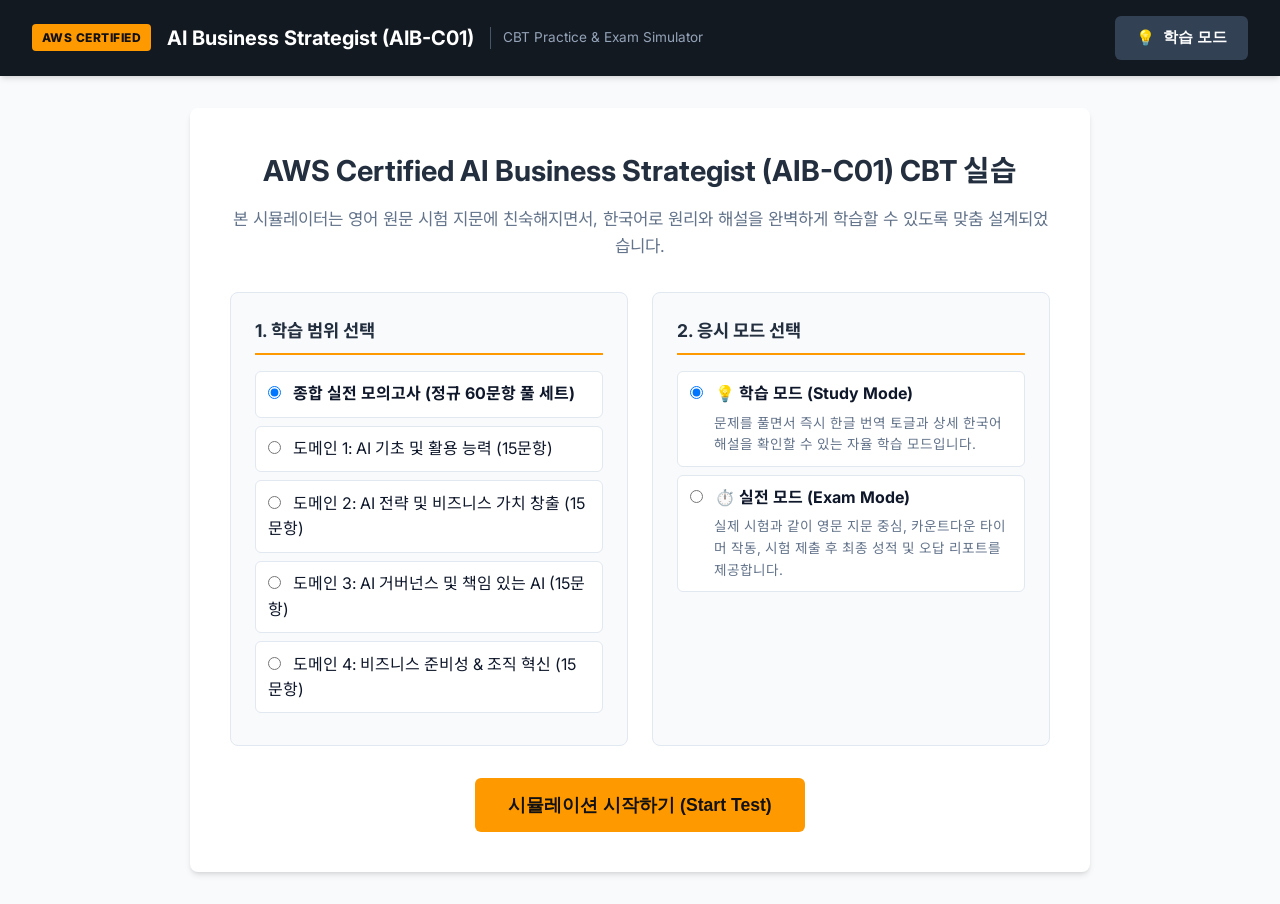
==== cbt-app/index.html @ 876fa56f "feat: AWS AI Business Strategist (AIB-C01) study portal & CBT simulator" ====
<!DOCTYPE html>
<html lang="ko">
<head>
  <meta charset="UTF-8">
  <meta name="viewport" content="width=device-width, initial-scale=1.0">
  <title>AWS Certified AI Business Strategist (AIB-C01) CBT Simulator</title>
  <link rel="stylesheet" href="style.css">
  <link rel="preconnect" href="https://fonts.googleapis.com">
  <link rel="preconnect" href="https://fonts.gstatic.com" crossorigin>
  <link href="https://fonts.googleapis.com/css2?family=Inter:wght@400;500;600;700&family=Noto+Sans+KR:wght@400;500;700&display=swap" rel="stylesheet">
</head>
<body>
  <!-- 최상단 글로벌 헤더 -->
  <header class="app-header">
    <div class="logo-area">
      <span class="aws-badge">AWS CERTIFIED</span>
      <h1 class="exam-title">AI Business Strategist (AIB-C01)</h1>
      <span class="sub-title">CBT Practice & Exam Simulator</span>
    </div>
    <div class="header-controls">
      <div id="timer-box" class="timer-box hidden">
        <span class="timer-icon">⏱️</span>
        <span id="time-display">00:00</span>
      </div>
      <button id="mode-toggle-btn" class="btn btn-secondary">
        <span id="mode-icon">💡</span>
        <span id="mode-label">학습 모드</span>
      </button>
    </div>
  </header>

  <div class="main-container">
    <!-- 시작 대시보드 화면 -->
    <section id="start-screen" class="view-panel active">
      <div class="welcome-card">
        <h2>AWS Certified AI Business Strategist (AIB-C01) CBT 실습</h2>
        <p class="welcome-desc">
          본 시뮬레이터는 영어 원문 시험 지문에 친숙해지면서, 한국어로 원리와 해설을 완벽하게 학습할 수 있도록 맞춤 설계되었습니다.
        </p>

        <div class="mode-selection-grid">
          <div class="card selection-card">
            <h3>1. 학습 범위 선택</h3>
            <div class="select-group">
              <label><input type="radio" name="examSet" value="mock1" checked> <strong>종합 실전 모의고사 (정규 60문항 풀 세트)</strong></label>
              <label><input type="radio" name="examSet" value="domain1"> 도메인 1: AI 기초 및 활용 능력 (15문항)</label>
              <label><input type="radio" name="examSet" value="domain2"> 도메인 2: AI 전략 및 비즈니스 가치 창출 (15문항)</label>
              <label><input type="radio" name="examSet" value="domain3"> 도메인 3: AI 거버넌스 및 책임 있는 AI (15문항)</label>
              <label><input type="radio" name="examSet" value="domain4"> 도메인 4: 비즈니스 준비성 & 조직 혁신 (15문항)</label>
            </div>
          </div>

          <div class="card selection-card">
            <h3>2. 응시 모드 선택</h3>
            <div class="select-group">
              <label>
                <input type="radio" name="examMode" value="study" checked>
                <strong>💡 학습 모드 (Study Mode)</strong>
                <p class="mode-desc">문제를 풀면서 즉시 한글 번역 토글과 상세 한국어 해설을 확인할 수 있는 자율 학습 모드입니다.</p>
              </label>
              <label>
                <input type="radio" name="examMode" value="exam">
                <strong>⏱️ 실전 모드 (Exam Mode)</strong>
                <p class="mode-desc">실제 시험과 같이 영문 지문 중심, 카운트다운 타이머 작동, 시험 제출 후 최종 성적 및 오답 리포트를 제공합니다.</p>
              </label>
            </div>
          </div>
        </div>

        <div class="action-center">
          <button id="start-exam-btn" class="btn btn-primary btn-large">시뮬레이션 시작하기 (Start Test)</button>
        </div>
      </div>
    </section>

    <!-- 시험 진행 화면 -->
    <section id="exam-screen" class="view-panel">
      <div class="exam-layout">
        <!-- 왼쪽: 문제 메인 영역 -->
        <main class="question-main">
          <div class="question-header-bar">
            <div class="q-meta">
              <span id="q-counter" class="badge badge-primary">Question 1 of 20</span>
              <span id="q-domain" class="badge badge-secondary">Domain 1</span>
            </div>
            <div class="q-actions">
              <button id="toggle-flag-btn" class="btn btn-outline btn-sm">
                <span class="flag-icon">🚩</span> <span id="flag-text">나중에 검토 (Flag)</span>
              </button>
              <button id="toggle-trans-btn" class="btn btn-secondary btn-sm">
                <span>🌐 한국어 번역 보기</span>
              </button>
            </div>
          </div>

          <!-- 문제 지문 -->
          <div class="question-box">
            <div id="q-text-en" class="question-text-en"></div>
            <div id="q-text-kr" class="question-text-kr hidden"></div>
          </div>

          <!-- 선지 목록 -->
          <div class="options-container" id="options-container">
            <!-- 동적 생성 -->
          </div>

          <!-- 학습 모드용 즉시 정답 및 해설 박스 -->
          <div id="study-feedback" class="feedback-card hidden">
            <div class="feedback-header">
              <span id="feedback-badge" class="badge">정답</span>
              <span id="feedback-title" class="feedback-title"></span>
            </div>
            <div class="feedback-body">
              <div class="key-concept-row">
                <strong>핵심 개념:</strong> <span id="feedback-concept" class="concept-chip"></span>
              </div>
              <div id="feedback-explanation" class="feedback-explanation"></div>
            </div>
          </div>

          <!-- 하단 네비게이션 버튼 -->
          <div class="exam-footer">
            <button id="prev-btn" class="btn btn-outline">◀ 이전 문제</button>
            <div class="center-buttons">
              <button id="check-answer-btn" class="btn btn-info hidden">정답 확인</button>
            </div>
            <button id="next-btn" class="btn btn-outline">다음 문제 ▶</button>
            <button id="submit-exam-btn" class="btn btn-primary">시험 제출 (Submit) ✔</button>
          </div>
        </main>

        <!-- 오른쪽: 문제 네비게이션 팔레트 -->
        <aside class="exam-sidebar">
          <div class="sidebar-card">
            <h3>문항 네비게이션</h3>
            <div class="palette-legend">
              <span class="legend-item"><span class="dot answered"></span> 완료</span>
              <span class="legend-item"><span class="dot flagged"></span> 검토(Flag)</span>
              <span class="legend-item"><span class="dot current"></span> 현재</span>
            </div>
            <div id="question-palette" class="question-palette-grid">
              <!-- 문항 버튼들 동적 생성 -->
            </div>
            <div class="sidebar-summary">
              <div>총 문항: <strong id="summary-total">20</strong></div>
              <div>응답 완료: <strong id="summary-answered">0</strong></div>
              <div>미응답: <strong id="summary-unanswered">20</strong></div>
              <div>검토 표시: <strong id="summary-flagged">0</strong></div>
            </div>
          </div>
        </aside>
      </div>
    </section>

    <!-- 시험 결과 화면 -->
    <section id="result-screen" class="view-panel">
      <div class="result-card">
        <div class="result-header">
          <div id="pass-fail-badge" class="score-badge pass">PASSED</div>
          <h2>시험 완료 리포트 (Exam Performance Report)</h2>
          <p id="result-meta" class="result-meta"></p>
        </div>

        <div class="score-summary-grid">
          <div class="score-stat-box">
            <span class="stat-label">환산 점수 (Scaled Score)</span>
            <span id="scaled-score" class="stat-value">850 / 1000</span>
            <span class="stat-sub">기준 점수: 700점 이상 합격</span>
          </div>
          <div class="score-stat-box">
            <span class="stat-label">정답률 (Accuracy)</span>
            <span id="accuracy-percent" class="stat-value">85%</span>
            <span id="correct-count-text" class="stat-sub">17 / 20 정답</span>
          </div>
          <div class="score-stat-box">
            <span class="stat-label">소요 시간</span>
            <span id="time-spent-text" class="stat-value">14분 20초</span>
            <span class="stat-sub">평균 문항당 약 43초</span>
          </div>
        </div>

        <!-- 도메인별 성적 분석 -->
        <div class="domain-analysis">
          <h3>도메인별 성취도 분석 (Domain Breakdown)</h3>
          <div id="domain-breakdown-list" class="domain-list">
            <!-- 동적 생성 -->
          </div>
        </div>

        <!-- 액션 버튼 -->
        <div class="result-actions">
          <button id="review-all-btn" class="btn btn-outline">전체 문제 및 해설 리뷰</button>
          <button id="review-wrong-btn" class="btn btn-warning">틀린 문제만 오답노트 복습</button>
          <button id="restart-btn" class="btn btn-primary">새 모의고사 시작하기</button>
        </div>
      </div>
    </section>
  </div>

  <script src="questions-data.js"></script>
  <script src="app.js"></script>
</body>
</html>
---- cbt-app/style.css ----
:root {
  --aws-navy: #131921;
  --aws-dark-blue: #232f3e;
  --aws-orange: #ff9900;
  --aws-orange-hover: #ec8b00;
  --aws-light-bg: #f8fafc;
  --aws-card-bg: #ffffff;
  --aws-border: #e2e8f0;
  --aws-text-main: #0f172a;
  --aws-text-muted: #64748b;
  --success: #10b981;
  --warning: #f59e0b;
  --danger: #ef4444;
  --info: #3b82f6;
  --radius: 8px;
  --shadow: 0 4px 6px -1px rgb(0 0 0 / 0.1), 0 2px 4px -2px rgb(0 0 0 / 0.1);
  --shadow-lg: 0 10px 15px -3px rgb(0 0 0 / 0.1), 0 4px 6px -4px rgb(0 0 0 / 0.1);
}

* {
  box-sizing: border-box;
  margin: 0;
  padding: 0;
}

body {
  font-family: 'Inter', 'Noto Sans KR', -apple-system, BlinkMacSystemFont, sans-serif;
  background-color: var(--aws-light-bg);
  color: var(--aws-text-main);
  line-height: 1.6;
}

/* 글로벌 헤더 */
.app-header {
  background-color: var(--aws-navy);
  color: white;
  padding: 1rem 2rem;
  display: flex;
  justify-content: space-between;
  align-items: center;
  box-shadow: var(--shadow);
}

.logo-area {
  display: flex;
  align-items: center;
  gap: 1rem;
}

.aws-badge {
  background-color: var(--aws-orange);
  color: #111;
  font-weight: 800;
  font-size: 0.75rem;
  padding: 0.25rem 0.6rem;
  border-radius: 4px;
  letter-spacing: 0.5px;
}

.exam-title {
  font-size: 1.25rem;
  font-weight: 700;
}

.sub-title {
  color: #94a3b8;
  font-size: 0.85rem;
  border-left: 1px solid #475569;
  padding-left: 0.75rem;
}

.header-controls {
  display: flex;
  align-items: center;
  gap: 1rem;
}

.timer-box {
  background-color: rgba(255, 255, 255, 0.1);
  padding: 0.5rem 1rem;
  border-radius: 6px;
  font-weight: 700;
  font-size: 1.1rem;
  color: #38bdf8;
  display: flex;
  align-items: center;
  gap: 0.5rem;
  border: 1px solid rgba(56, 189, 248, 0.3);
}

.timer-box.warning {
  color: #f87171;
  border-color: #ef4444;
  animation: pulse 1s infinite alternate;
}

@keyframes pulse {
  from { opacity: 0.7; }
  to { opacity: 1; }
}

/* 레이아웃 & 패널 */
.main-container {
  max-width: 1400px;
  margin: 1.5rem auto;
  padding: 0 1.5rem;
}

.view-panel {
  display: none;
}

.view-panel.active {
  display: block;
}

/* 시작 화면 */
.welcome-card {
  background: white;
  border-radius: var(--radius);
  box-shadow: var(--shadow);
  padding: 2.5rem;
  text-align: center;
  max-width: 900px;
  margin: 2rem auto;
}

.welcome-card h2 {
  font-size: 1.8rem;
  color: var(--aws-dark-blue);
  margin-bottom: 0.75rem;
}

.welcome-desc {
  color: var(--aws-text-muted);
  font-size: 1.05rem;
  margin-bottom: 2rem;
}

.mode-selection-grid {
  display: grid;
  grid-template-columns: 1fr 1fr;
  gap: 1.5rem;
  text-align: left;
  margin-bottom: 2rem;
}

.selection-card {
  background: #f8fafc;
  border: 1px solid var(--aws-border);
  border-radius: var(--radius);
  padding: 1.5rem;
}

.selection-card h3 {
  font-size: 1.1rem;
  color: var(--aws-dark-blue);
  margin-bottom: 1rem;
  border-bottom: 2px solid var(--aws-orange);
  padding-bottom: 0.5rem;
}

.select-group label {
  display: block;
  padding: 0.6rem 0.75rem;
  margin-bottom: 0.5rem;
  background: white;
  border: 1px solid var(--aws-border);
  border-radius: 6px;
  cursor: pointer;
  transition: all 0.2s;
}

.select-group label:hover {
  border-color: var(--aws-orange);
}

.select-group input[type="radio"] {
  margin-right: 0.5rem;
}

.mode-desc {
  font-size: 0.85rem;
  color: var(--aws-text-muted);
  margin-top: 0.35rem;
  margin-left: 1.5rem;
}

.action-center {
  margin-top: 2rem;
}

/* 시험 진행 화면 레이아웃 */
.exam-layout {
  display: grid;
  grid-template-columns: 1fr 340px;
  gap: 1.5rem;
}

.question-main {
  background: white;
  border-radius: var(--radius);
  box-shadow: var(--shadow);
  padding: 2rem;
  display: flex;
  flex-direction: column;
}

.question-header-bar {
  display: flex;
  justify-content: space-between;
  align-items: center;
  border-bottom: 1px solid var(--aws-border);
  padding-bottom: 1rem;
  margin-bottom: 1.5rem;
}

.q-meta {
  display: flex;
  gap: 0.5rem;
}

.badge {
  display: inline-block;
  font-size: 0.8rem;
  font-weight: 600;
  padding: 0.3rem 0.6rem;
  border-radius: 4px;
}

.badge-primary {
  background-color: var(--aws-dark-blue);
  color: white;
}

.badge-secondary {
  background-color: #e2e8f0;
  color: #334155;
}

.question-box {
  background: #f8fafc;
  border: 1px solid var(--aws-border);
  border-radius: var(--radius);
  padding: 1.5rem;
  margin-bottom: 1.5rem;
}

.question-text-en {
  font-size: 1.15rem;
  font-weight: 600;
  color: #0f172a;
  line-height: 1.7;
}

.question-text-kr {
  margin-top: 1rem;
  padding-top: 1rem;
  border-top: 1px dashed #cbd5e1;
  font-size: 1.05rem;
  color: #1e293b;
  background-color: #f1f5f9;
  padding: 1rem;
  border-radius: 6px;
  line-height: 1.6;
}

/* 옵션(선지) */
.options-container {
  display: flex;
  flex-direction: column;
  gap: 0.75rem;
  margin-bottom: 1.5rem;
}

.option-item {
  display: flex;
  align-items: flex-start;
  padding: 1rem 1.25rem;
  border: 1.5px solid var(--aws-border);
  border-radius: var(--radius);
  cursor: pointer;
  transition: all 0.2s;
  background-color: white;
}

.option-item:hover {
  border-color: #cbd5e1;
  background-color: #f8fafc;
}

.option-item.selected {
  border-color: var(--aws-orange);
  background-color: #fffaf0;
}

.option-item.correct {
  border-color: var(--success);
  background-color: #ecfdf5;
}

.option-item.incorrect {
  border-color: var(--danger);
  background-color: #fef2f2;
}

.option-control {
  margin-top: 0.3rem;
  margin-right: 1rem;
}

.option-content {
  flex: 1;
}

.option-key {
  font-weight: 700;
  margin-right: 0.3rem;
  color: var(--aws-dark-blue);
}

.option-en {
  font-size: 1rem;
  color: #1e293b;
  margin-bottom: 0.25rem;
}

.option-kr {
  font-size: 0.92rem;
  color: #475569;
}

/* 학습 모드 해설 피드백 카드 */
.feedback-card {
  background-color: #f8fafc;
  border-left: 4px solid var(--info);
  border-radius: var(--radius);
  padding: 1.25rem;
  margin-bottom: 1.5rem;
  box-shadow: 0 1px 3px rgba(0,0,0,0.05);
}

.feedback-card.correct-feedback {
  border-left-color: var(--success);
  background-color: #f0fdf4;
}

.feedback-card.wrong-feedback {
  border-left-color: var(--danger);
  background-color: #fef2f2;
}

.feedback-header {
  display: flex;
  align-items: center;
  gap: 0.75rem;
  margin-bottom: 0.75rem;
}

.concept-chip {
  background-color: #e0f2fe;
  color: #0369a1;
  padding: 0.2rem 0.5rem;
  border-radius: 4px;
  font-size: 0.85rem;
  font-weight: 600;
}

.feedback-explanation {
  white-space: pre-line;
  font-size: 0.95rem;
  color: #334155;
  line-height: 1.6;
}

/* 하단 버튼 바 */
.exam-footer {
  display: flex;
  justify-content: space-between;
  align-items: center;
  margin-top: auto;
  padding-top: 1.5rem;
  border-top: 1px solid var(--aws-border);
}

/* 사이드바 */
.exam-sidebar .sidebar-card {
  background: white;
  border-radius: var(--radius);
  box-shadow: var(--shadow);
  padding: 1.5rem;
}

.sidebar-card h3 {
  font-size: 1.1rem;
  margin-bottom: 1rem;
  color: var(--aws-dark-blue);
}

.palette-legend {
  display: flex;
  gap: 0.75rem;
  font-size: 0.8rem;
  color: var(--aws-text-muted);
  margin-bottom: 1rem;
}

.legend-item {
  display: flex;
  align-items: center;
  gap: 0.3rem;
}

.dot {
  width: 10px;
  height: 10px;
  border-radius: 50%;
  display: inline-block;
}

.dot.answered { background-color: var(--success); }
.dot.flagged { background-color: var(--warning); }
.dot.current { background-color: var(--info); }

.question-palette-grid {
  display: grid;
  grid-template-columns: repeat(5, 1fr);
  gap: 0.5rem;
  margin-bottom: 1.5rem;
}

.palette-btn {
  height: 42px;
  border: 1px solid var(--aws-border);
  background: white;
  border-radius: 6px;
  font-weight: 600;
  font-size: 0.9rem;
  cursor: pointer;
  position: relative;
  transition: all 0.2s;
}

.palette-btn:hover {
  background: #f1f5f9;
}

.palette-btn.current {
  border: 2px solid var(--info);
  color: var(--info);
  font-weight: 700;
}

.palette-btn.answered {
  background-color: #ecfdf5;
  border-color: var(--success);
  color: #065f46;
}

.palette-btn.flagged::after {
  content: "🚩";
  position: absolute;
  top: -4px;
  right: -2px;
  font-size: 0.7rem;
}

.sidebar-summary {
  font-size: 0.88rem;
  color: #475569;
  border-top: 1px solid var(--aws-border);
  padding-top: 1rem;
  display: grid;
  grid-template-columns: 1fr 1fr;
  gap: 0.5rem;
}

/* 결과 화면 */
.result-card {
  background: white;
  border-radius: var(--radius);
  box-shadow: var(--shadow-lg);
  padding: 2.5rem;
  max-width: 960px;
  margin: 1.5rem auto;
}

.result-header {
  text-align: center;
  margin-bottom: 2rem;
}

.score-badge {
  display: inline-block;
  font-size: 1.5rem;
  font-weight: 800;
  padding: 0.5rem 2rem;
  border-radius: 30px;
  margin-bottom: 1rem;
}

.score-badge.pass {
  background-color: #dcfce7;
  color: #15803d;
  border: 2px solid #86efac;
}

.score-badge.fail {
  background-color: #fee2e2;
  color: #b91c1c;
  border: 2px solid #fca5a5;
}

.score-summary-grid {
  display: grid;
  grid-template-columns: repeat(3, 1fr);
  gap: 1.5rem;
  margin-bottom: 2rem;
}

.score-stat-box {
  background: #f8fafc;
  border: 1px solid var(--aws-border);
  border-radius: var(--radius);
  padding: 1.5rem;
  text-align: center;
}

.stat-label {
  display: block;
  font-size: 0.9rem;
  color: var(--aws-text-muted);
  margin-bottom: 0.5rem;
}

.stat-value {
  display: block;
  font-size: 2rem;
  font-weight: 800;
  color: var(--aws-dark-blue);
}

.stat-sub {
  font-size: 0.8rem;
  color: #64748b;
}

.domain-analysis {
  margin-bottom: 2rem;
}

.domain-analysis h3 {
  font-size: 1.15rem;
  margin-bottom: 1rem;
  color: var(--aws-dark-blue);
}

.domain-item {
  margin-bottom: 1rem;
  background: #f8fafc;
  padding: 1rem;
  border-radius: 6px;
  border: 1px solid var(--aws-border);
}

.domain-item-header {
  display: flex;
  justify-content: space-between;
  margin-bottom: 0.5rem;
  font-size: 0.95rem;
  font-weight: 600;
}

.progress-bar-bg {
  height: 10px;
  background: #e2e8f0;
  border-radius: 5px;
  overflow: hidden;
}

.progress-bar-fill {
  height: 100%;
  background: var(--aws-orange);
  transition: width 0.4s ease;
}

.progress-bar-fill.high { background: var(--success); }
.progress-bar-fill.medium { background: var(--warning); }
.progress-bar-fill.low { background: var(--danger); }

.result-actions {
  display: flex;
  justify-content: center;
  gap: 1rem;
  margin-top: 2rem;
}

/* 공통 버튼 */
.btn {
  display: inline-flex;
  align-items: center;
  justify-content: center;
  gap: 0.5rem;
  padding: 0.65rem 1.25rem;
  border-radius: 6px;
  font-size: 0.95rem;
  font-weight: 600;
  cursor: pointer;
  border: 1px solid transparent;
  transition: all 0.2s;
}

.btn-primary {
  background-color: var(--aws-orange);
  color: #111;
}

.btn-primary:hover {
  background-color: var(--aws-orange-hover);
}

.btn-secondary {
  background-color: #334155;
  color: white;
}

.btn-secondary:hover {
  background-color: #1e293b;
}

.btn-outline {
  background-color: white;
  border-color: var(--aws-border);
  color: #334155;
}

.btn-outline:hover {
  background-color: #f1f5f9;
}

.btn-warning {
  background-color: #fef3c7;
  color: #92400e;
  border-color: #fde68a;
}

.btn-warning:hover {
  background-color: #fde68a;
}

.btn-info {
  background-color: #dbeafe;
  color: #1d4ed8;
  border-color: #bfdbfe;
}

.btn-large {
  padding: 0.85rem 2rem;
  font-size: 1.1rem;
}

.btn-sm {
  padding: 0.4rem 0.75rem;
  font-size: 0.85rem;
}

.hidden {
  display: none !important;
}

/* 반응형 */
@media (max-width: 1024px) {
  .exam-layout {
    grid-template-columns: 1fr;
  }
  .mode-selection-grid,
  .score-summary-grid {
    grid-template-columns: 1fr;
  }
}
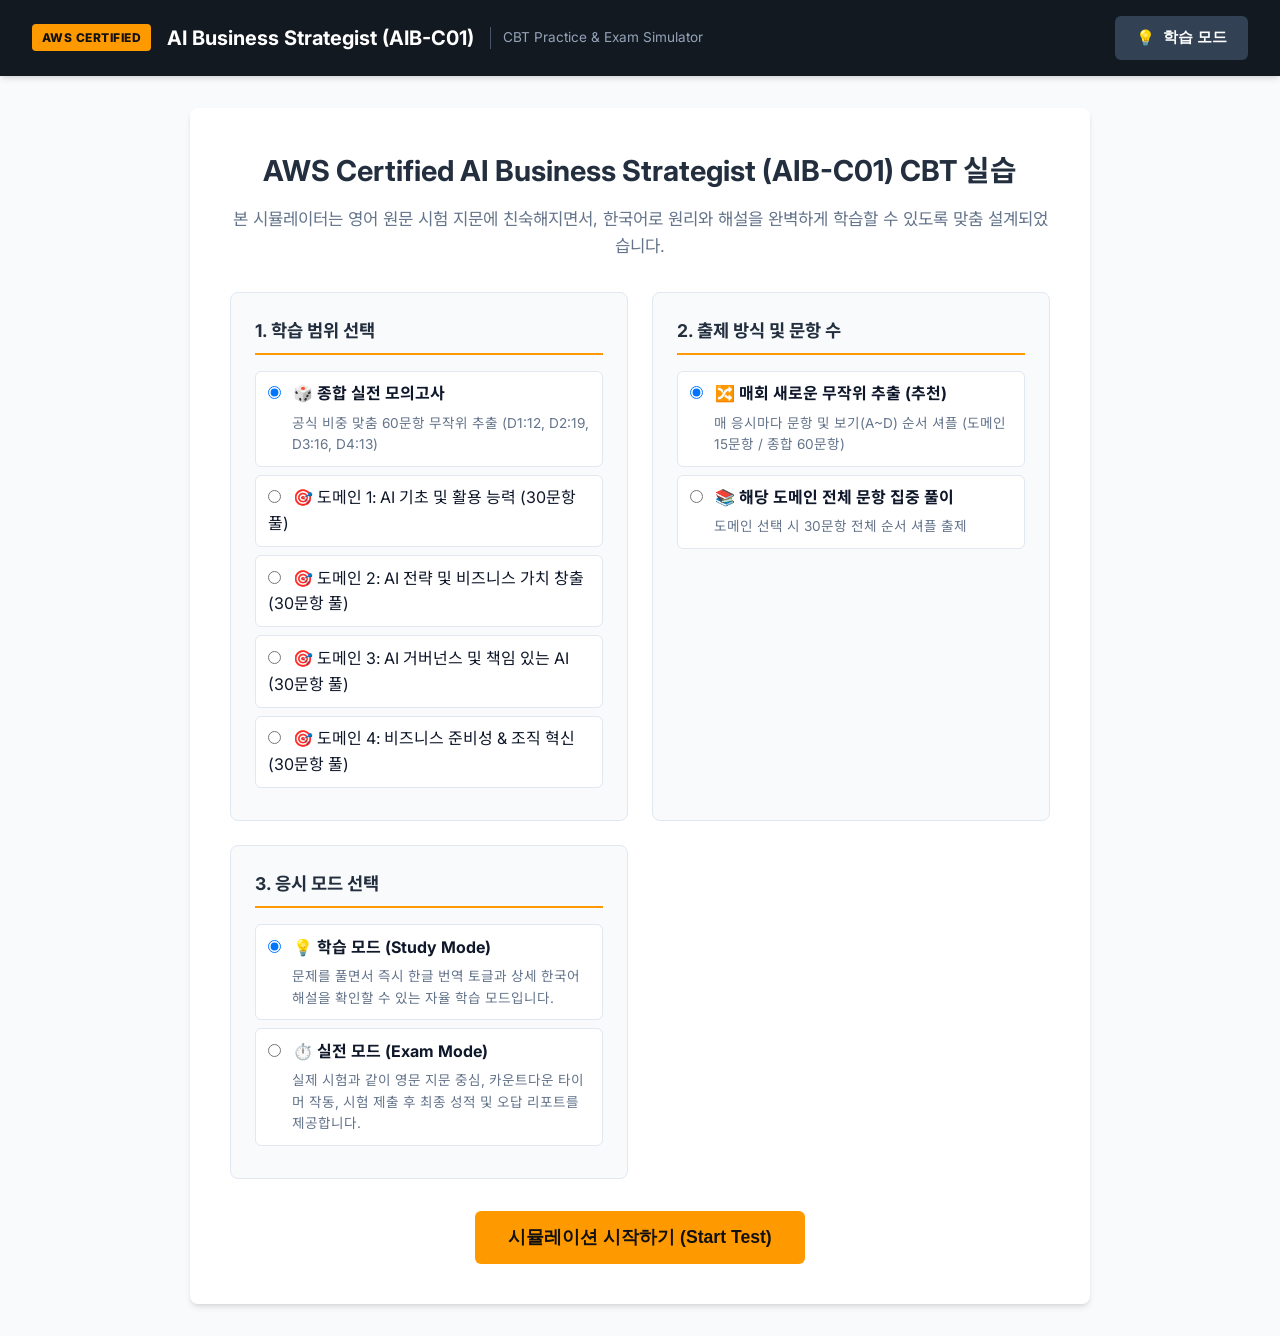
==== commit a0d1fe49: "feat: expand question bank to 120 questions and implement dynamic randomization engine" ====
--- a/cbt-app/index.html
+++ b/cbt-app/index.html
@@ -42,16 +42,32 @@
           <div class="card selection-card">
             <h3>1. 학습 범위 선택</h3>
             <div class="select-group">
-              <label><input type="radio" name="examSet" value="mock1" checked> <strong>종합 실전 모의고사 (정규 60문항 풀 세트)</strong></label>
-              <label><input type="radio" name="examSet" value="domain1"> 도메인 1: AI 기초 및 활용 능력 (15문항)</label>
-              <label><input type="radio" name="examSet" value="domain2"> 도메인 2: AI 전략 및 비즈니스 가치 창출 (15문항)</label>
-              <label><input type="radio" name="examSet" value="domain3"> 도메인 3: AI 거버넌스 및 책임 있는 AI (15문항)</label>
-              <label><input type="radio" name="examSet" value="domain4"> 도메인 4: 비즈니스 준비성 & 조직 혁신 (15문항)</label>
+              <label><input type="radio" name="examSet" value="mock1" checked> <strong>🎲 종합 실전 모의고사</strong> <p class="mode-desc">공식 비중 맞춤 60문항 무작위 추출 (D1:12, D2:19, D3:16, D4:13)</p></label>
+              <label><input type="radio" name="examSet" value="domain1"> 🎯 도메인 1: AI 기초 및 활용 능력 (30문항 풀)</label>
+              <label><input type="radio" name="examSet" value="domain2"> 🎯 도메인 2: AI 전략 및 비즈니스 가치 창출 (30문항 풀)</label>
+              <label><input type="radio" name="examSet" value="domain3"> 🎯 도메인 3: AI 거버넌스 및 책임 있는 AI (30문항 풀)</label>
+              <label><input type="radio" name="examSet" value="domain4"> 🎯 도메인 4: 비즈니스 준비성 & 조직 혁신 (30문항 풀)</label>
             </div>
           </div>
 
           <div class="card selection-card">
-            <h3>2. 응시 모드 선택</h3>
+            <h3>2. 출제 방식 및 문항 수</h3>
+            <div class="select-group">
+              <label>
+                <input type="radio" name="examRandomScope" value="sample" checked>
+                <strong>🔀 매회 새로운 무작위 추출 (추천)</strong>
+                <p class="mode-desc">매 응시마다 문항 및 보기(A~D) 순서 셔플 (도메인 15문항 / 종합 60문항)</p>
+              </label>
+              <label>
+                <input type="radio" name="examRandomScope" value="full">
+                <strong>📚 해당 도메인 전체 문항 집중 풀이</strong>
+                <p class="mode-desc">도메인 선택 시 30문항 전체 순서 셔플 출제</p>
+              </label>
+            </div>
+          </div>
+
+          <div class="card selection-card">
+            <h3>3. 응시 모드 선택</h3>
             <div class="select-group">
               <label>
                 <input type="radio" name="examMode" value="study" checked>
--- a/cbt-app/style.css
+++ b/cbt-app/style.css
@@ -139,7 +139,7 @@
 
 .mode-selection-grid {
   display: grid;
-  grid-template-columns: 1fr 1fr;
+  grid-template-columns: repeat(auto-fit, minmax(280px, 1fr));
   gap: 1.5rem;
   text-align: left;
   margin-bottom: 2rem;
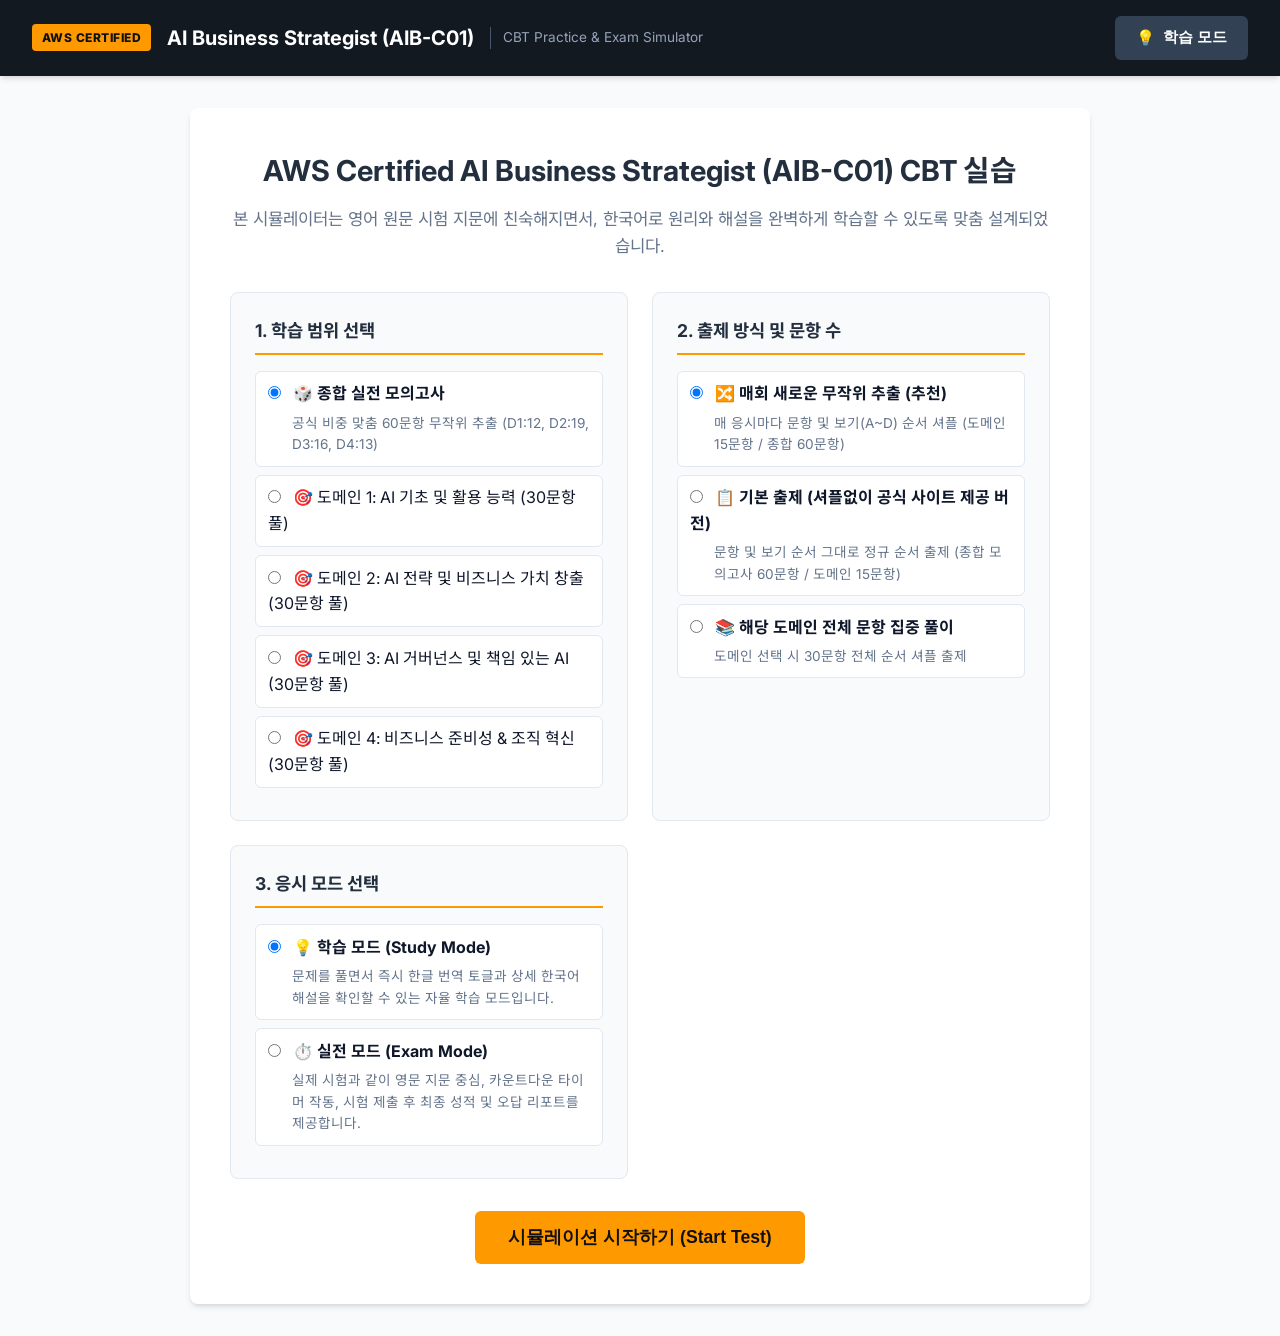
==== commit c196a61e: "feat: add canonical default exam option without question/option shuffling" ====
--- a/cbt-app/index.html
+++ b/cbt-app/index.html
@@ -59,6 +59,11 @@
                 <p class="mode-desc">매 응시마다 문항 및 보기(A~D) 순서 셔플 (도메인 15문항 / 종합 60문항)</p>
               </label>
               <label>
+                <input type="radio" name="examRandomScope" value="canonical">
+                <strong>📋 기본 출제 (셔플없이 공식 사이트 제공 버전)</strong>
+                <p class="mode-desc">문항 및 보기 순서 그대로 정규 순서 출제 (종합 모의고사 60문항 / 도메인 15문항)</p>
+              </label>
+              <label>
                 <input type="radio" name="examRandomScope" value="full">
                 <strong>📚 해당 도메인 전체 문항 집중 풀이</strong>
                 <p class="mode-desc">도메인 선택 시 30문항 전체 순서 셔플 출제</p>
--- a/cbt-app/style.css
+++ b/cbt-app/style.css
@@ -668,12 +668,171 @@
   display: none !important;
 }
 
-/* 반응형 */
+/* ==========================================
+   종합 반응형 (Responsive Mobile & Tablet)
+   ========================================== */
+
 @media (max-width: 1024px) {
   .exam-layout {
     grid-template-columns: 1fr;
-  }
-  .mode-selection-grid,
+    gap: 1.5rem;
+  }
+  .mode-selection-grid {
+    grid-template-columns: 1fr;
+  }
+  .score-summary-grid {
+    grid-template-columns: repeat(2, 1fr);
+  }
+}
+
+@media (max-width: 768px) {
+  .app-header {
+    padding: 0.75rem 1rem;
+    flex-wrap: wrap;
+    gap: 0.6rem;
+  }
+  .header-brand {
+    gap: 0.5rem;
+  }
+  .aws-badge {
+    font-size: 0.65rem;
+    padding: 0.2rem 0.45rem;
+  }
+  .title-area h1 {
+    font-size: 1.05rem;
+    line-height: 1.3;
+  }
+  .header-status {
+    width: 100%;
+    justify-content: flex-end;
+  }
+  .timer-display {
+    padding: 0.25rem 0.65rem;
+    font-size: 0.95rem;
+  }
+
+  .main-content {
+    margin: 0.75rem auto;
+    padding: 0 0.6rem;
+  }
+  .welcome-card {
+    padding: 1.5rem 1rem;
+  }
+  .selection-card {
+    padding: 1rem 0.85rem;
+  }
+  .select-group label {
+    padding: 0.75rem 0.8rem;
+    font-size: 0.88rem;
+    min-height: 48px;
+  }
+
+  .question-main {
+    padding: 1rem 0.85rem;
+  }
+  .question-header-bar {
+    flex-direction: column;
+    align-items: stretch;
+    gap: 0.75rem;
+    padding-bottom: 0.75rem;
+    margin-bottom: 1rem;
+  }
+  .q-meta {
+    justify-content: space-between;
+  }
+  .q-actions {
+    display: grid;
+    grid-template-columns: 1fr 1fr;
+    gap: 0.5rem;
+  }
+  .q-actions button {
+    width: 100%;
+    justify-content: center;
+    font-size: 0.8rem;
+    padding: 0.5rem 0.35rem;
+  }
+
+  .question-box {
+    padding: 1rem 0.85rem;
+    margin-bottom: 1rem;
+  }
+  .question-text-en {
+    font-size: 1.02rem;
+    line-height: 1.6;
+  }
+  .question-text-kr {
+    font-size: 0.92rem;
+    padding: 0.75rem;
+    margin-top: 0.75rem;
+  }
+
+  .option-card {
+    padding: 0.85rem 0.85rem;
+    min-height: 48px;
+  }
+  .option-text-en {
+    font-size: 0.92rem;
+    line-height: 1.5;
+  }
+  .option-text-kr {
+    font-size: 0.85rem;
+    margin-top: 0.2rem;
+  }
+
+  .bottom-nav-bar {
+    display: grid;
+    grid-template-columns: 1fr 1fr 1fr;
+    gap: 0.45rem;
+    padding-top: 1rem;
+  }
+  .bottom-nav-bar button {
+    padding: 0.65rem 0.4rem;
+    font-size: 0.85rem;
+    text-align: center;
+  }
+  .bottom-nav-bar #submit-exam-btn {
+    grid-column: 1 / -1;
+    width: 100%;
+    margin-top: 0.3rem;
+    padding: 0.8rem 1rem;
+    font-size: 0.98rem;
+  }
+
+  .sidebar-palette {
+    padding: 1rem 0.85rem;
+  }
+  .palette-grid {
+    grid-template-columns: repeat(6, 1fr);
+    gap: 0.35rem;
+  }
+  .palette-item {
+    height: 38px;
+    font-size: 0.85rem;
+  }
+
+  .result-card {
+    padding: 1.5rem 1rem;
+  }
+  .score-summary-grid {
+    grid-template-columns: 1fr 1fr;
+    gap: 0.65rem;
+  }
+  .result-actions-bar {
+    display: flex;
+    flex-direction: column;
+    gap: 0.65rem;
+  }
+  .result-actions-bar button {
+    width: 100%;
+    padding: 0.8rem;
+    font-size: 0.95rem;
+  }
+}
+
+@media (max-width: 380px) {
+  .palette-grid {
+    grid-template-columns: repeat(5, 1fr);
+  }
   .score-summary-grid {
     grid-template-columns: 1fr;
   }
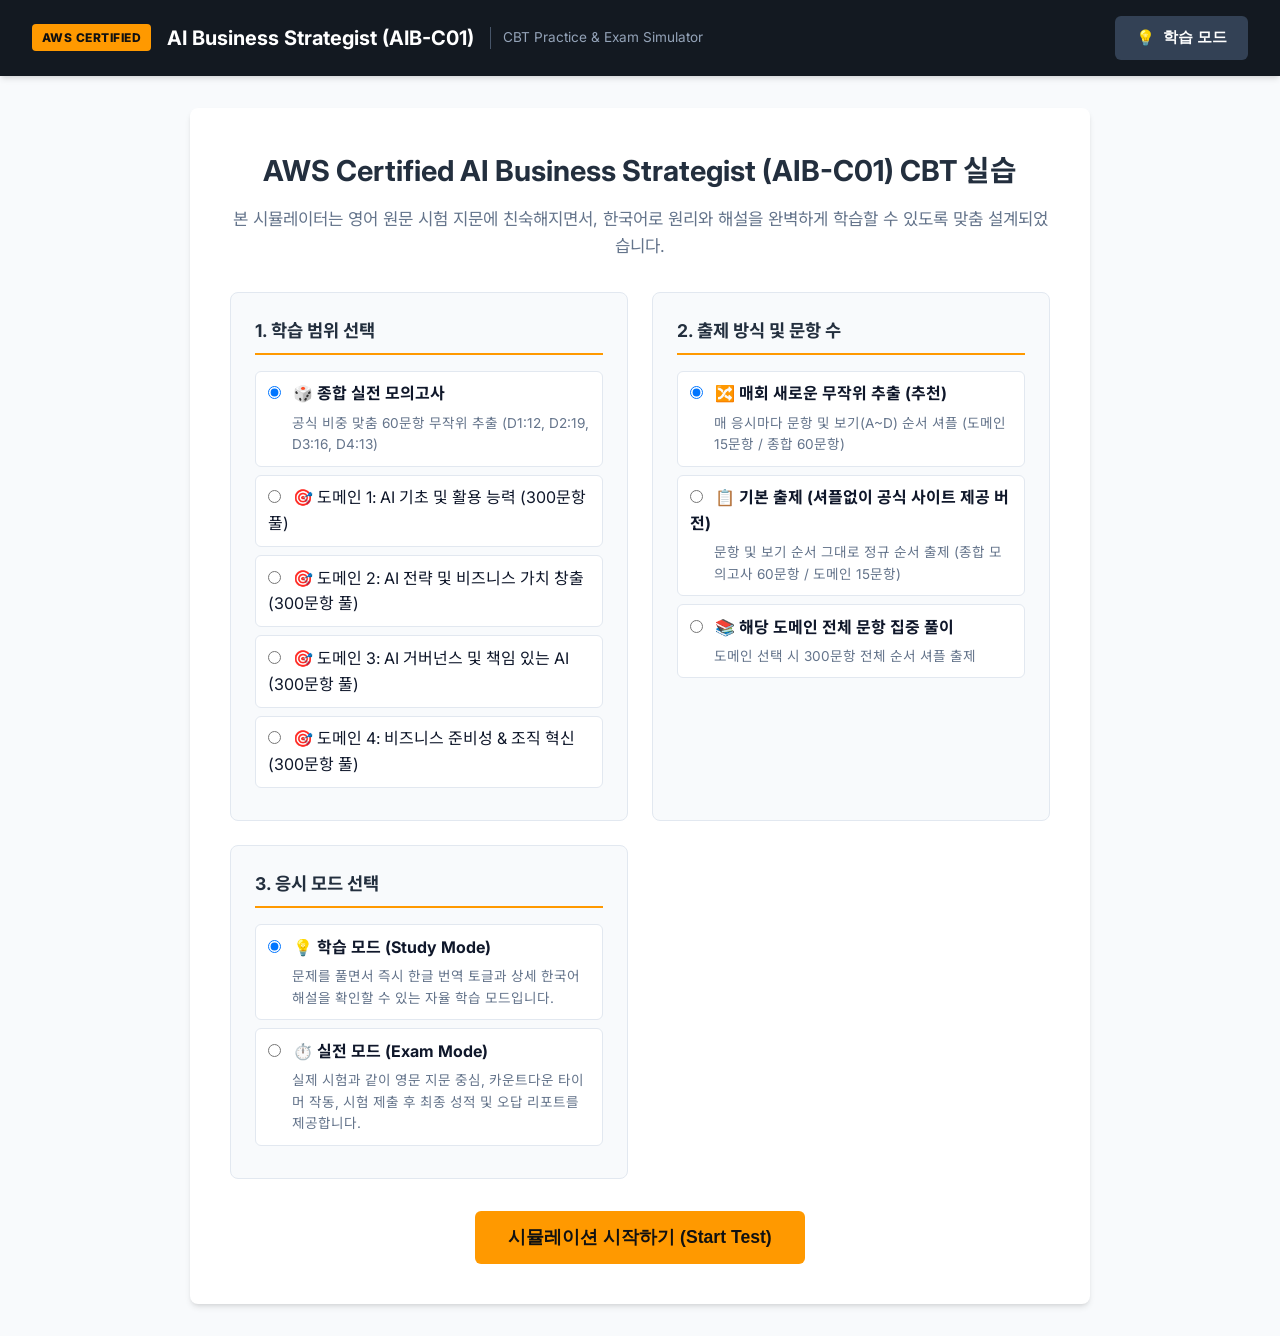
==== commit 4e6df913: "feat: expand question bank to 1,200 questions (300 per domain) and add history reset" ====
--- a/cbt-app/index.html
+++ b/cbt-app/index.html
@@ -43,10 +43,10 @@
             <h3>1. 학습 범위 선택</h3>
             <div class="select-group">
               <label><input type="radio" name="examSet" value="mock1" checked> <strong>🎲 종합 실전 모의고사</strong> <p class="mode-desc">공식 비중 맞춤 60문항 무작위 추출 (D1:12, D2:19, D3:16, D4:13)</p></label>
-              <label><input type="radio" name="examSet" value="domain1"> 🎯 도메인 1: AI 기초 및 활용 능력 (30문항 풀)</label>
-              <label><input type="radio" name="examSet" value="domain2"> 🎯 도메인 2: AI 전략 및 비즈니스 가치 창출 (30문항 풀)</label>
-              <label><input type="radio" name="examSet" value="domain3"> 🎯 도메인 3: AI 거버넌스 및 책임 있는 AI (30문항 풀)</label>
-              <label><input type="radio" name="examSet" value="domain4"> 🎯 도메인 4: 비즈니스 준비성 & 조직 혁신 (30문항 풀)</label>
+              <label><input type="radio" name="examSet" value="domain1"> 🎯 도메인 1: AI 기초 및 활용 능력 (300문항 풀)</label>
+              <label><input type="radio" name="examSet" value="domain2"> 🎯 도메인 2: AI 전략 및 비즈니스 가치 창출 (300문항 풀)</label>
+              <label><input type="radio" name="examSet" value="domain3"> 🎯 도메인 3: AI 거버넌스 및 책임 있는 AI (300문항 풀)</label>
+              <label><input type="radio" name="examSet" value="domain4"> 🎯 도메인 4: 비즈니스 준비성 & 조직 혁신 (300문항 풀)</label>
             </div>
           </div>
 
@@ -66,7 +66,7 @@
               <label>
                 <input type="radio" name="examRandomScope" value="full">
                 <strong>📚 해당 도메인 전체 문항 집중 풀이</strong>
-                <p class="mode-desc">도메인 선택 시 30문항 전체 순서 셔플 출제</p>
+                <p class="mode-desc">도메인 선택 시 300문항 전체 순서 셔플 출제</p>
               </label>
             </div>
           </div>
